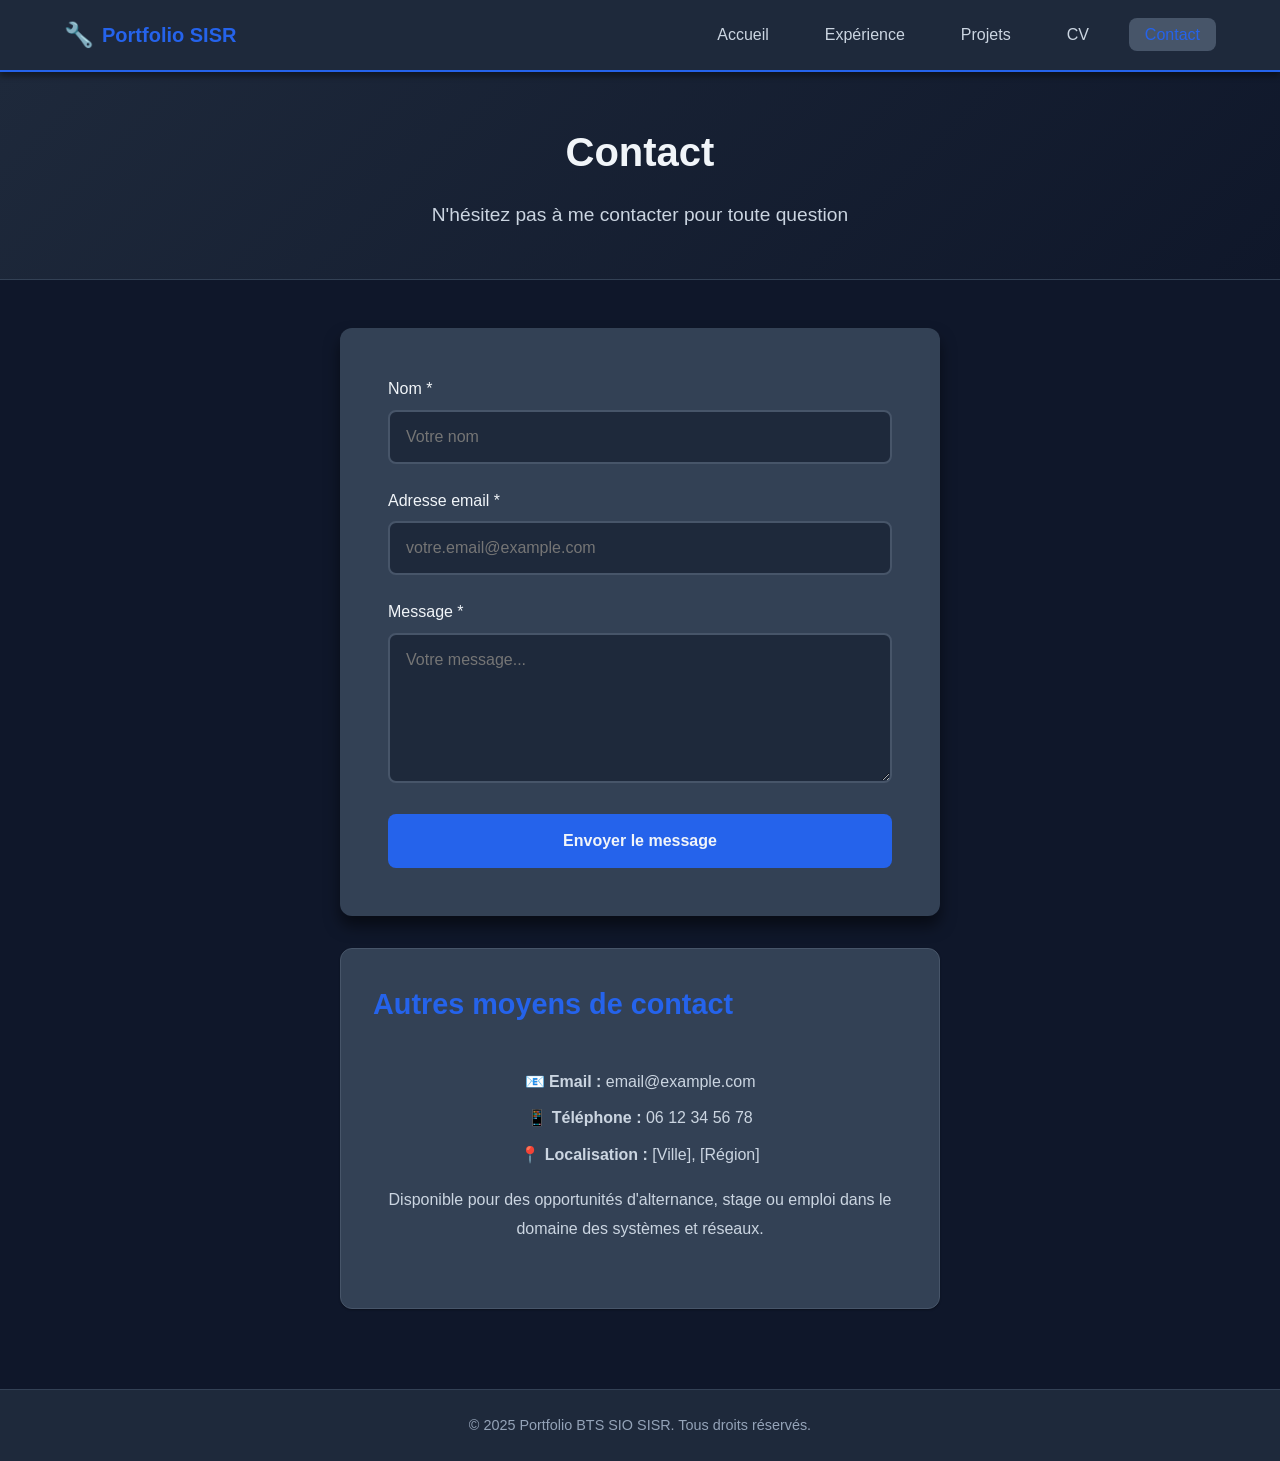
==== contact.html @ f3e3982c "Initial commit: Portfolio BTS SIO SISR" ====
<!DOCTYPE html>
<html lang="fr">
<head>
    <meta charset="UTF-8">
    <meta name="viewport" content="width=device-width, initial-scale=1.0">
    <meta name="description" content="Contact - Portfolio BTS SIO SISR">
    <title>Contact - Portfolio SISR</title>
    <link rel="stylesheet" href="styles.css">
</head>
<body>
    <!-- Navigation -->
    <nav class="navbar">
        <div class="container">
            <div class="nav-brand">
                <span class="brand-icon">🔧</span>
                <span class="brand-text">Portfolio SISR</span>
            </div>
            <ul class="nav-menu" id="navMenu">
                <li><a href="index.html" class="nav-link">Accueil</a></li>
                <li><a href="experience.html" class="nav-link">Expérience</a></li>
                <li><a href="projets.html" class="nav-link">Projets</a></li>
                <li><a href="cv.html" class="nav-link">CV</a></li>
                <li><a href="contact.html" class="nav-link active">Contact</a></li>
            </ul>
            <button class="nav-toggle" id="navToggle" aria-label="Toggle navigation">
                <span></span>
                <span></span>
                <span></span>
            </button>
        </div>
    </nav>

    <!-- Page Header -->
    <header class="page-header">
        <div class="container">
            <h1 class="page-title">Contact</h1>
            <p class="page-subtitle">N'hésitez pas à me contacter pour toute question</p>
        </div>
    </header>

    <!-- Contact Section -->
    <main class="content-section">
        <div class="container">
            <div class="contact-container">
                <!-- Message de succès -->
                <div class="form-success" id="formSuccess">
                    ✓ Message envoyé avec succès ! Je vous répondrai dans les plus brefs délais.
                </div>

                <!-- Formulaire de contact -->
                <form class="contact-form" id="contactForm">
                    <div class="form-group" id="nameGroup">
                        <label for="name">Nom *</label>
                        <input 
                            type="text" 
                            id="name" 
                            name="name" 
                            placeholder="Votre nom"
                            required
                        >
                        <span class="error-message" id="nameError">
                            Le nom est requis (minimum 2 caractères)
                        </span>
                    </div>

                    <div class="form-group" id="emailGroup">
                        <label for="email">Adresse email *</label>
                        <input 
                            type="email" 
                            id="email" 
                            name="email" 
                            placeholder="votre.email@example.com"
                            required
                        >
                        <span class="error-message" id="emailError">
                            Veuillez entrer une adresse email valide
                        </span>
                    </div>

                    <div class="form-group" id="messageGroup">
                        <label for="message">Message *</label>
                        <textarea 
                            id="message" 
                            name="message" 
                            placeholder="Votre message..."
                            required
                        ></textarea>
                        <span class="error-message" id="messageError">
                            Le message est requis (minimum 10 caractères)
                        </span>
                    </div>

                    <button type="submit" class="btn btn-primary" style="width: 100%;">
                        Envoyer le message
                    </button>
                </form>

                <!-- Informations de contact alternatives -->
                <div class="content-card" style="margin-top: 2rem;">
                    <h2>Autres moyens de contact</h2>
                    <div style="text-align: center; padding: 1rem 0;">
                        <p style="margin-bottom: 0.5rem;">
                            <strong>📧 Email :</strong> email@example.com
                        </p>
                        <p style="margin-bottom: 0.5rem;">
                            <strong>📱 Téléphone :</strong> 06 12 34 56 78
                        </p>
                        <p style="margin-bottom: 0.5rem;">
                            <strong>📍 Localisation :</strong> [Ville], [Région]
                        </p>
                        <p style="margin-top: 1rem; color: var(--text-secondary);">
                            Disponible pour des opportunités d'alternance, stage ou emploi 
                            dans le domaine des systèmes et réseaux.
                        </p>
                    </div>
                </div>
            </div>
        </div>
    </main>

    <!-- Footer -->
    <footer class="footer">
        <div class="container">
            <p class="footer-text">&copy; 2025 Portfolio BTS SIO SISR. Tous droits réservés.</p>
        </div>
    </footer>

    <script src="script.js"></script>
</body>
</html>
---- styles.css ----
/* ============================================
   RESET & VARIABLES
   ============================================ */

* {
    margin: 0;
    padding: 0;
    box-sizing: border-box;
}

:root {
    /* Couleurs principales - Thème IT/Réseaux */
    --primary-color: #2563eb;
    --primary-dark: #1e40af;
    --secondary-color: #10b981;
    --accent-color: #f59e0b;
    --danger-color: #ef4444;
    
    /* Couleurs de fond */
    --bg-primary: #0f172a;
    --bg-secondary: #1e293b;
    --bg-card: #334155;
    --bg-hover: #475569;
    
    /* Couleurs de texte */
    --text-primary: #f1f5f9;
    --text-secondary: #cbd5e1;
    --text-muted: #94a3b8;
    
    /* Espacements */
    --spacing-xs: 0.5rem;
    --spacing-sm: 1rem;
    --spacing-md: 1.5rem;
    --spacing-lg: 2rem;
    --spacing-xl: 3rem;
    
    /* Bordures */
    --border-radius: 8px;
    --border-radius-lg: 12px;
    
    /* Ombres */
    --shadow-sm: 0 1px 2px rgba(0, 0, 0, 0.3);
    --shadow-md: 0 4px 6px rgba(0, 0, 0, 0.4);
    --shadow-lg: 0 10px 15px rgba(0, 0, 0, 0.5);
    
    /* Transitions */
    --transition: all 0.3s ease;
}

/* ============================================
   BASE STYLES
   ============================================ */

body {
    font-family: 'Segoe UI', Tahoma, Geneva, Verdana, sans-serif;
    background-color: var(--bg-primary);
    color: var(--text-primary);
    line-height: 1.6;
    min-height: 100vh;
    display: flex;
    flex-direction: column;
}

.container {
    max-width: 1200px;
    margin: 0 auto;
    padding: 0 var(--spacing-md);
    width: 100%;
}

main {
    flex: 1;
}

/* ============================================
   NAVIGATION
   ============================================ */

.navbar {
    background-color: var(--bg-secondary);
    border-bottom: 2px solid var(--primary-color);
    padding: var(--spacing-sm) 0;
    position: sticky;
    top: 0;
    z-index: 1000;
    box-shadow: var(--shadow-md);
}

.navbar .container {
    display: flex;
    justify-content: space-between;
    align-items: center;
}

.nav-brand {
    display: flex;
    align-items: center;
    gap: var(--spacing-xs);
    font-size: 1.25rem;
    font-weight: bold;
    color: var(--primary-color);
}

.brand-icon {
    font-size: 1.5rem;
}

.nav-menu {
    display: flex;
    list-style: none;
    gap: var(--spacing-md);
    align-items: center;
}

.nav-link {
    color: var(--text-secondary);
    text-decoration: none;
    padding: var(--spacing-xs) var(--spacing-sm);
    border-radius: var(--border-radius);
    transition: var(--transition);
    font-weight: 500;
}

.nav-link:hover,
.nav-link.active {
    color: var(--text-primary);
    background-color: var(--bg-hover);
    color: var(--primary-color);
}

/* Menu hamburger pour mobile */
.nav-toggle {
    display: none;
    flex-direction: column;
    background: transparent;
    border: none;
    cursor: pointer;
    padding: var(--spacing-xs);
    gap: 4px;
}

.nav-toggle span {
    width: 25px;
    height: 3px;
    background-color: var(--text-primary);
    border-radius: 2px;
    transition: var(--transition);
}

/* ============================================
   HERO SECTION
   ============================================ */

.hero {
    background: linear-gradient(135deg, var(--bg-secondary) 0%, var(--bg-primary) 100%);
    padding: var(--spacing-xl) 0;
    text-align: center;
    border-bottom: 1px solid var(--bg-card);
}

.hero-content {
    max-width: 800px;
    margin: 0 auto;
}

.hero-avatar {
    margin-bottom: var(--spacing-md);
}

.avatar-circle {
    width: 120px;
    height: 120px;
    margin: 0 auto;
    border-radius: 50%;
    background: linear-gradient(135deg, var(--primary-color), var(--secondary-color));
    display: flex;
    align-items: center;
    justify-content: center;
    border: 4px solid var(--bg-card);
    box-shadow: var(--shadow-lg);
}

.avatar-icon {
    font-size: 4rem;
}

.hero-title {
    font-size: 2.5rem;
    margin-bottom: var(--spacing-sm);
    font-weight: 700;
}

.highlight {
    color: var(--primary-color);
}

.hero-subtitle {
    font-size: 1.5rem;
    color: var(--text-secondary);
    margin-bottom: var(--spacing-md);
    font-weight: 500;
}

.hero-description {
    font-size: 1.1rem;
    color: var(--text-secondary);
    line-height: 1.8;
    max-width: 700px;
    margin: 0 auto;
}

/* ============================================
   SKILLS SECTION
   ============================================ */

.skills-section {
    padding: var(--spacing-xl) 0;
}

.section-title {
    font-size: 2rem;
    text-align: center;
    margin-bottom: var(--spacing-xl);
    color: var(--text-primary);
    position: relative;
    padding-bottom: var(--spacing-sm);
}

.section-title::after {
    content: '';
    position: absolute;
    bottom: 0;
    left: 50%;
    transform: translateX(-50%);
    width: 80px;
    height: 3px;
    background: linear-gradient(90deg, var(--primary-color), var(--secondary-color));
    border-radius: 2px;
}

.skills-grid {
    display: grid;
    grid-template-columns: repeat(auto-fit, minmax(300px, 1fr));
    gap: var(--spacing-lg);
    margin-top: var(--spacing-lg);
}

.skill-card {
    background-color: var(--bg-card);
    padding: var(--spacing-lg);
    border-radius: var(--border-radius-lg);
    border: 1px solid var(--bg-hover);
    transition: var(--transition);
    box-shadow: var(--shadow-sm);
}

.skill-card:hover {
    transform: translateY(-5px);
    box-shadow: var(--shadow-lg);
    border-color: var(--primary-color);
}

.skill-icon {
    font-size: 3rem;
    margin-bottom: var(--spacing-sm);
    display: block;
}

.skill-title {
    font-size: 1.5rem;
    margin-bottom: var(--spacing-sm);
    color: var(--primary-color);
}

.skill-description {
    color: var(--text-secondary);
    margin-bottom: var(--spacing-md);
    line-height: 1.7;
}

.skill-list {
    list-style: none;
    display: flex;
    flex-wrap: wrap;
    gap: var(--spacing-xs);
}

.skill-list li {
    background-color: var(--bg-secondary);
    padding: var(--spacing-xs) var(--spacing-sm);
    border-radius: var(--border-radius);
    font-size: 0.9rem;
    color: var(--text-primary);
    border: 1px solid var(--primary-color);
}

/* ============================================
   CTA SECTION
   ============================================ */

.cta-section {
    padding: var(--spacing-xl) 0;
    background-color: var(--bg-secondary);
    border-top: 1px solid var(--bg-card);
}

.cta-content {
    text-align: center;
}

.cta-title {
    font-size: 2rem;
    margin-bottom: var(--spacing-sm);
}

.cta-text {
    font-size: 1.1rem;
    color: var(--text-secondary);
    margin-bottom: var(--spacing-lg);
}

.cta-buttons {
    display: flex;
    gap: var(--spacing-md);
    justify-content: center;
    flex-wrap: wrap;
}

/* ============================================
   BUTTONS
   ============================================ */

.btn {
    display: inline-block;
    padding: var(--spacing-sm) var(--spacing-lg);
    border-radius: var(--border-radius);
    text-decoration: none;
    font-weight: 600;
    transition: var(--transition);
    border: 2px solid transparent;
    cursor: pointer;
    font-size: 1rem;
}

.btn-primary {
    background-color: var(--primary-color);
    color: var(--text-primary);
}

.btn-primary:hover {
    background-color: var(--primary-dark);
    transform: translateY(-2px);
    box-shadow: var(--shadow-md);
}

.btn-secondary {
    background-color: transparent;
    color: var(--primary-color);
    border-color: var(--primary-color);
}

.btn-secondary:hover {
    background-color: var(--primary-color);
    color: var(--text-primary);
    transform: translateY(-2px);
}

/* ============================================
   CONTENT PAGES
   ============================================ */

.page-header {
    background: linear-gradient(135deg, var(--bg-secondary) 0%, var(--bg-primary) 100%);
    padding: var(--spacing-xl) 0;
    text-align: center;
    border-bottom: 1px solid var(--bg-card);
}

.page-title {
    font-size: 2.5rem;
    margin-bottom: var(--spacing-sm);
}

.page-subtitle {
    font-size: 1.2rem;
    color: var(--text-secondary);
}

.content-section {
    padding: var(--spacing-xl) 0;
}

.content-card {
    background-color: var(--bg-card);
    padding: var(--spacing-lg);
    border-radius: var(--border-radius-lg);
    margin-bottom: var(--spacing-lg);
    border: 1px solid var(--bg-hover);
    box-shadow: var(--shadow-sm);
}

.content-card h2 {
    color: var(--primary-color);
    margin-bottom: var(--spacing-md);
    font-size: 1.8rem;
}

.content-card h3 {
    color: var(--secondary-color);
    margin-top: var(--spacing-md);
    margin-bottom: var(--spacing-sm);
    font-size: 1.3rem;
}

.content-card p {
    color: var(--text-secondary);
    margin-bottom: var(--spacing-sm);
    line-height: 1.8;
}

.content-card ul {
    margin-left: var(--spacing-lg);
    margin-bottom: var(--spacing-md);
    color: var(--text-secondary);
}

.content-card li {
    margin-bottom: var(--spacing-xs);
    line-height: 1.7;
}

.timeline {
    position: relative;
    padding-left: var(--spacing-lg);
    border-left: 2px solid var(--primary-color);
}

.timeline-item {
    margin-bottom: var(--spacing-lg);
    position: relative;
}

.timeline-item::before {
    content: '';
    position: absolute;
    left: -var(--spacing-lg);
    top: 0;
    width: 12px;
    height: 12px;
    border-radius: 50%;
    background-color: var(--primary-color);
    border: 2px solid var(--bg-primary);
}

.timeline-date {
    color: var(--accent-color);
    font-weight: 600;
    margin-bottom: var(--spacing-xs);
}

/* ============================================
   PROJECT CARDS
   ============================================ */

.projects-grid {
    display: grid;
    grid-template-columns: repeat(auto-fit, minmax(350px, 1fr));
    gap: var(--spacing-lg);
}

.project-card {
    background-color: var(--bg-card);
    padding: var(--spacing-lg);
    border-radius: var(--border-radius-lg);
    border: 1px solid var(--bg-hover);
    transition: var(--transition);
    box-shadow: var(--shadow-sm);
}

.project-card:hover {
    transform: translateY(-5px);
    box-shadow: var(--shadow-lg);
    border-color: var(--primary-color);
}

.project-card h3 {
    color: var(--primary-color);
    margin-bottom: var(--spacing-sm);
    font-size: 1.5rem;
}

.project-card .project-context {
    color: var(--text-secondary);
    font-style: italic;
    margin-bottom: var(--spacing-md);
    padding-left: var(--spacing-sm);
    border-left: 3px solid var(--secondary-color);
}

.project-objectives {
    margin-top: var(--spacing-md);
}

.project-objectives h4 {
    color: var(--secondary-color);
    margin-bottom: var(--spacing-xs);
}

.project-tech {
    margin-top: var(--spacing-md);
    padding-top: var(--spacing-md);
    border-top: 1px solid var(--bg-hover);
}

.tech-tags {
    display: flex;
    flex-wrap: wrap;
    gap: var(--spacing-xs);
    margin-top: var(--spacing-xs);
}

.tech-tag {
    background-color: var(--bg-secondary);
    color: var(--primary-color);
    padding: var(--spacing-xs) var(--spacing-sm);
    border-radius: var(--border-radius);
    font-size: 0.85rem;
    border: 1px solid var(--primary-color);
}

/* ============================================
   CV PAGE
   ============================================ */

.cv-container {
    max-width: 900px;
    margin: 0 auto;
    background-color: var(--bg-card);
    padding: var(--spacing-xl);
    border-radius: var(--border-radius-lg);
    box-shadow: var(--shadow-lg);
}

.cv-header {
    text-align: center;
    margin-bottom: var(--spacing-xl);
    padding-bottom: var(--spacing-lg);
    border-bottom: 2px solid var(--primary-color);
}

.cv-header h1 {
    font-size: 2.5rem;
    margin-bottom: var(--spacing-xs);
}

.cv-header .cv-title {
    color: var(--text-secondary);
    font-size: 1.2rem;
    margin-bottom: var(--spacing-md);
}

.cv-section {
    margin-bottom: var(--spacing-xl);
}

.cv-section h2 {
    color: var(--primary-color);
    font-size: 1.8rem;
    margin-bottom: var(--spacing-md);
    padding-bottom: var(--spacing-xs);
    border-bottom: 1px solid var(--bg-hover);
}

.cv-item {
    margin-bottom: var(--spacing-md);
    padding-left: var(--spacing-md);
    border-left: 3px solid var(--secondary-color);
}

.cv-item h3 {
    color: var(--secondary-color);
    margin-bottom: var(--spacing-xs);
}

.cv-item .cv-date {
    color: var(--accent-color);
    font-weight: 600;
    margin-bottom: var(--spacing-xs);
}

.cv-item p {
    color: var(--text-secondary);
    line-height: 1.7;
}

.cv-skills-grid {
    display: grid;
    grid-template-columns: repeat(auto-fit, minmax(200px, 1fr));
    gap: var(--spacing-md);
    margin-top: var(--spacing-md);
}

.cv-skill-category {
    background-color: var(--bg-secondary);
    padding: var(--spacing-md);
    border-radius: var(--border-radius);
}

.cv-skill-category h4 {
    color: var(--primary-color);
    margin-bottom: var(--spacing-sm);
}

.cv-skill-category ul {
    list-style: none;
    margin-left: 0;
}

.cv-skill-category li {
    color: var(--text-secondary);
    padding: var(--spacing-xs) 0;
}

.cv-download {
    text-align: center;
    margin-top: var(--spacing-xl);
}

/* ============================================
   CONTACT FORM
   ============================================ */

.contact-container {
    max-width: 600px;
    margin: 0 auto;
}

.contact-form {
    background-color: var(--bg-card);
    padding: var(--spacing-xl);
    border-radius: var(--border-radius-lg);
    box-shadow: var(--shadow-lg);
}

.form-group {
    margin-bottom: var(--spacing-md);
}

.form-group label {
    display: block;
    margin-bottom: var(--spacing-xs);
    color: var(--text-primary);
    font-weight: 500;
}

.form-group input,
.form-group textarea {
    width: 100%;
    padding: var(--spacing-sm);
    border: 2px solid var(--bg-hover);
    border-radius: var(--border-radius);
    background-color: var(--bg-secondary);
    color: var(--text-primary);
    font-size: 1rem;
    font-family: inherit;
    transition: var(--transition);
}

.form-group input:focus,
.form-group textarea:focus {
    outline: none;
    border-color: var(--primary-color);
    box-shadow: 0 0 0 3px rgba(37, 99, 235, 0.1);
}

.form-group textarea {
    resize: vertical;
    min-height: 150px;
}

.form-group .error-message {
    color: var(--danger-color);
    font-size: 0.875rem;
    margin-top: var(--spacing-xs);
    display: none;
}

.form-group.error input,
.form-group.error textarea {
    border-color: var(--danger-color);
}

.form-group.error .error-message {
    display: block;
}

.form-success {
    display: none;
    background-color: var(--secondary-color);
    color: var(--text-primary);
    padding: var(--spacing-md);
    border-radius: var(--border-radius);
    margin-bottom: var(--spacing-md);
    text-align: center;
    font-weight: 500;
}

.form-success.show {
    display: block;
}

/* ============================================
   FOOTER
   ============================================ */

.footer {
    background-color: var(--bg-secondary);
    padding: var(--spacing-md) 0;
    text-align: center;
    border-top: 1px solid var(--bg-card);
    margin-top: auto;
}

.footer-text {
    color: var(--text-muted);
    font-size: 0.9rem;
}

/* ============================================
   RESPONSIVE DESIGN
   ============================================ */

@media (max-width: 768px) {
    .nav-menu {
        position: fixed;
        left: -100%;
        top: 60px;
        flex-direction: column;
        background-color: var(--bg-secondary);
        width: 100%;
        text-align: center;
        transition: var(--transition);
        box-shadow: var(--shadow-lg);
        padding: var(--spacing-lg) 0;
        border-bottom: 2px solid var(--primary-color);
    }

    .nav-menu.active {
        left: 0;
    }

    .nav-toggle {
        display: flex;
    }

    .nav-toggle.active span:nth-child(1) {
        transform: rotate(45deg) translate(5px, 5px);
    }

    .nav-toggle.active span:nth-child(2) {
        opacity: 0;
    }

    .nav-toggle.active span:nth-child(3) {
        transform: rotate(-45deg) translate(7px, -6px);
    }

    .hero-title {
        font-size: 2rem;
    }

    .hero-subtitle {
        font-size: 1.2rem;
    }

    .skills-grid {
        grid-template-columns: 1fr;
    }

    .projects-grid {
        grid-template-columns: 1fr;
    }

    .cta-buttons {
        flex-direction: column;
    }

    .btn {
        width: 100%;
        text-align: center;
    }

    .cv-skills-grid {
        grid-template-columns: 1fr;
    }

    .container {
        padding: 0 var(--spacing-sm);
    }
}

@media (max-width: 480px) {
    .hero-title {
        font-size: 1.75rem;
    }

    .page-title {
        font-size: 2rem;
    }

    .section-title {
        font-size: 1.75rem;
    }

    .avatar-circle {
        width: 100px;
        height: 100px;
    }

    .avatar-icon {
        font-size: 3rem;
    }
}
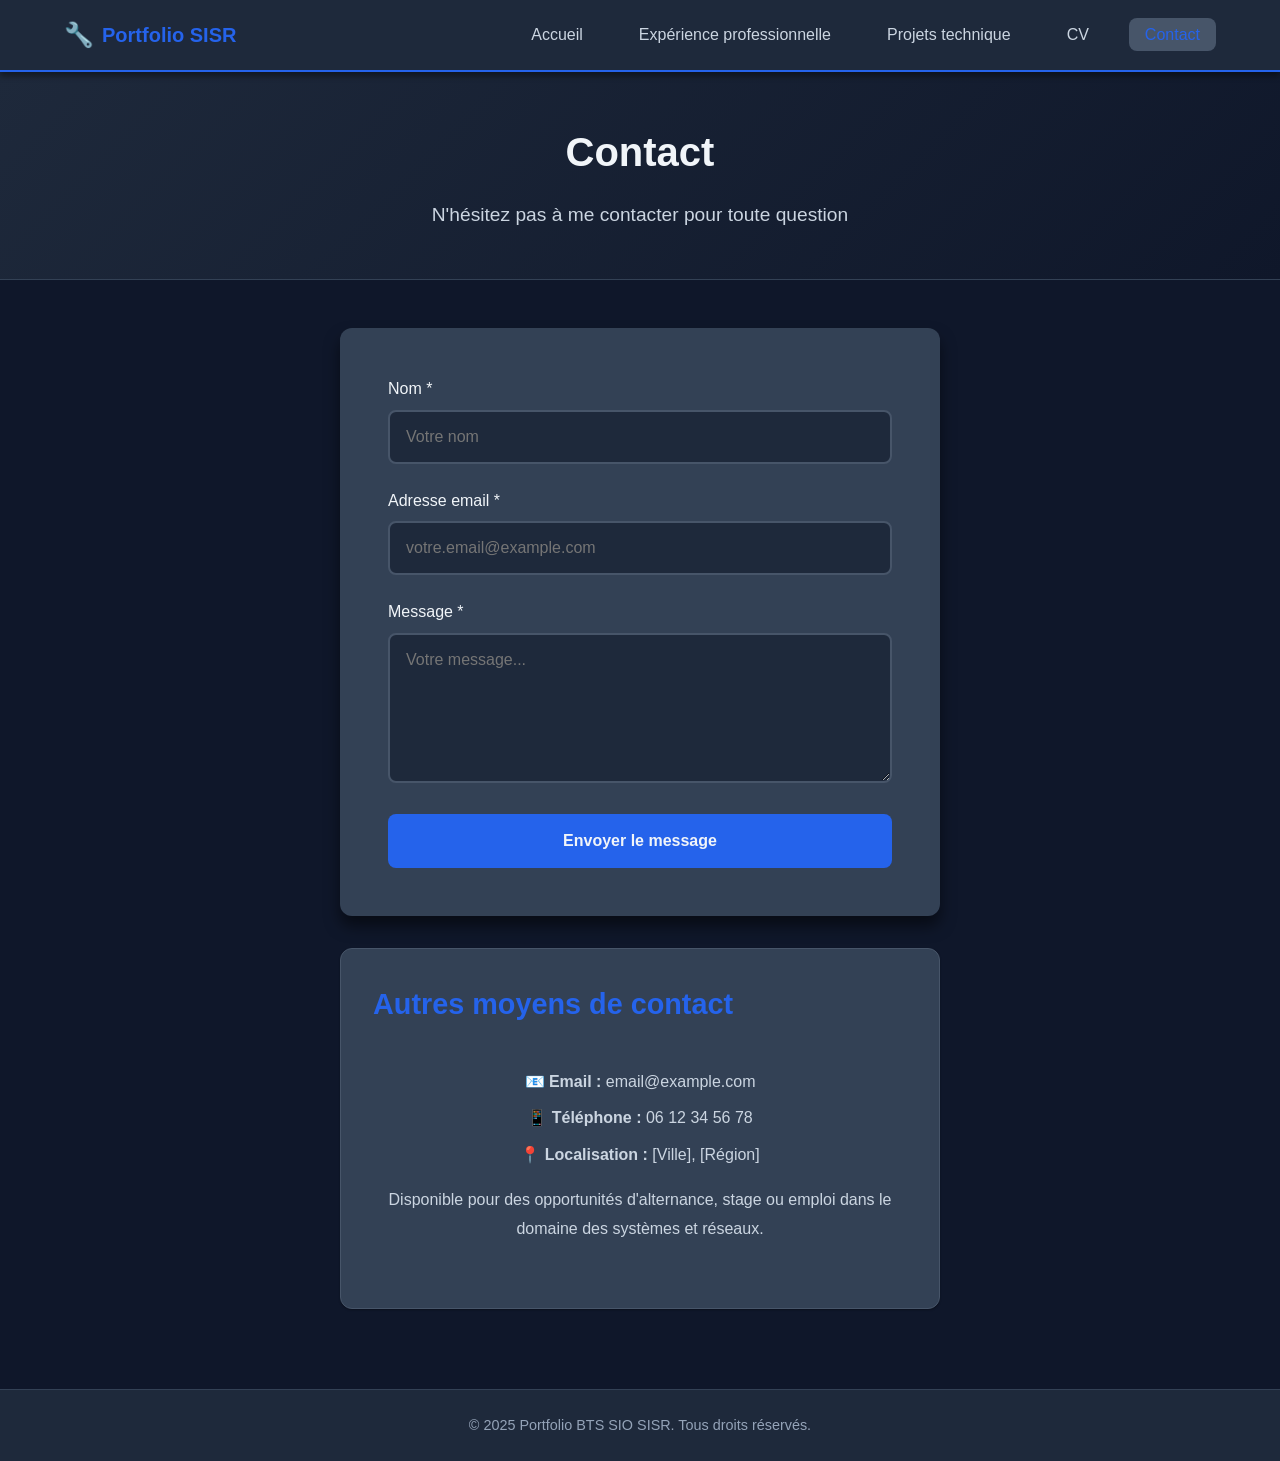
==== commit 2be909ff: "ouin ouin" ====
--- a/contact.html
+++ b/contact.html
@@ -17,8 +17,8 @@
             </div>
             <ul class="nav-menu" id="navMenu">
                 <li><a href="index.html" class="nav-link">Accueil</a></li>
-                <li><a href="experience.html" class="nav-link">Expérience</a></li>
-                <li><a href="projets.html" class="nav-link">Projets</a></li>
+                <li><a href="experience.html" class="nav-link">Expérience professionnelle</a></li>
+                <li><a href="projets.html" class="nav-link">Projets technique</a></li>
                 <li><a href="cv.html" class="nav-link">CV</a></li>
                 <li><a href="contact.html" class="nav-link active">Contact</a></li>
             </ul>
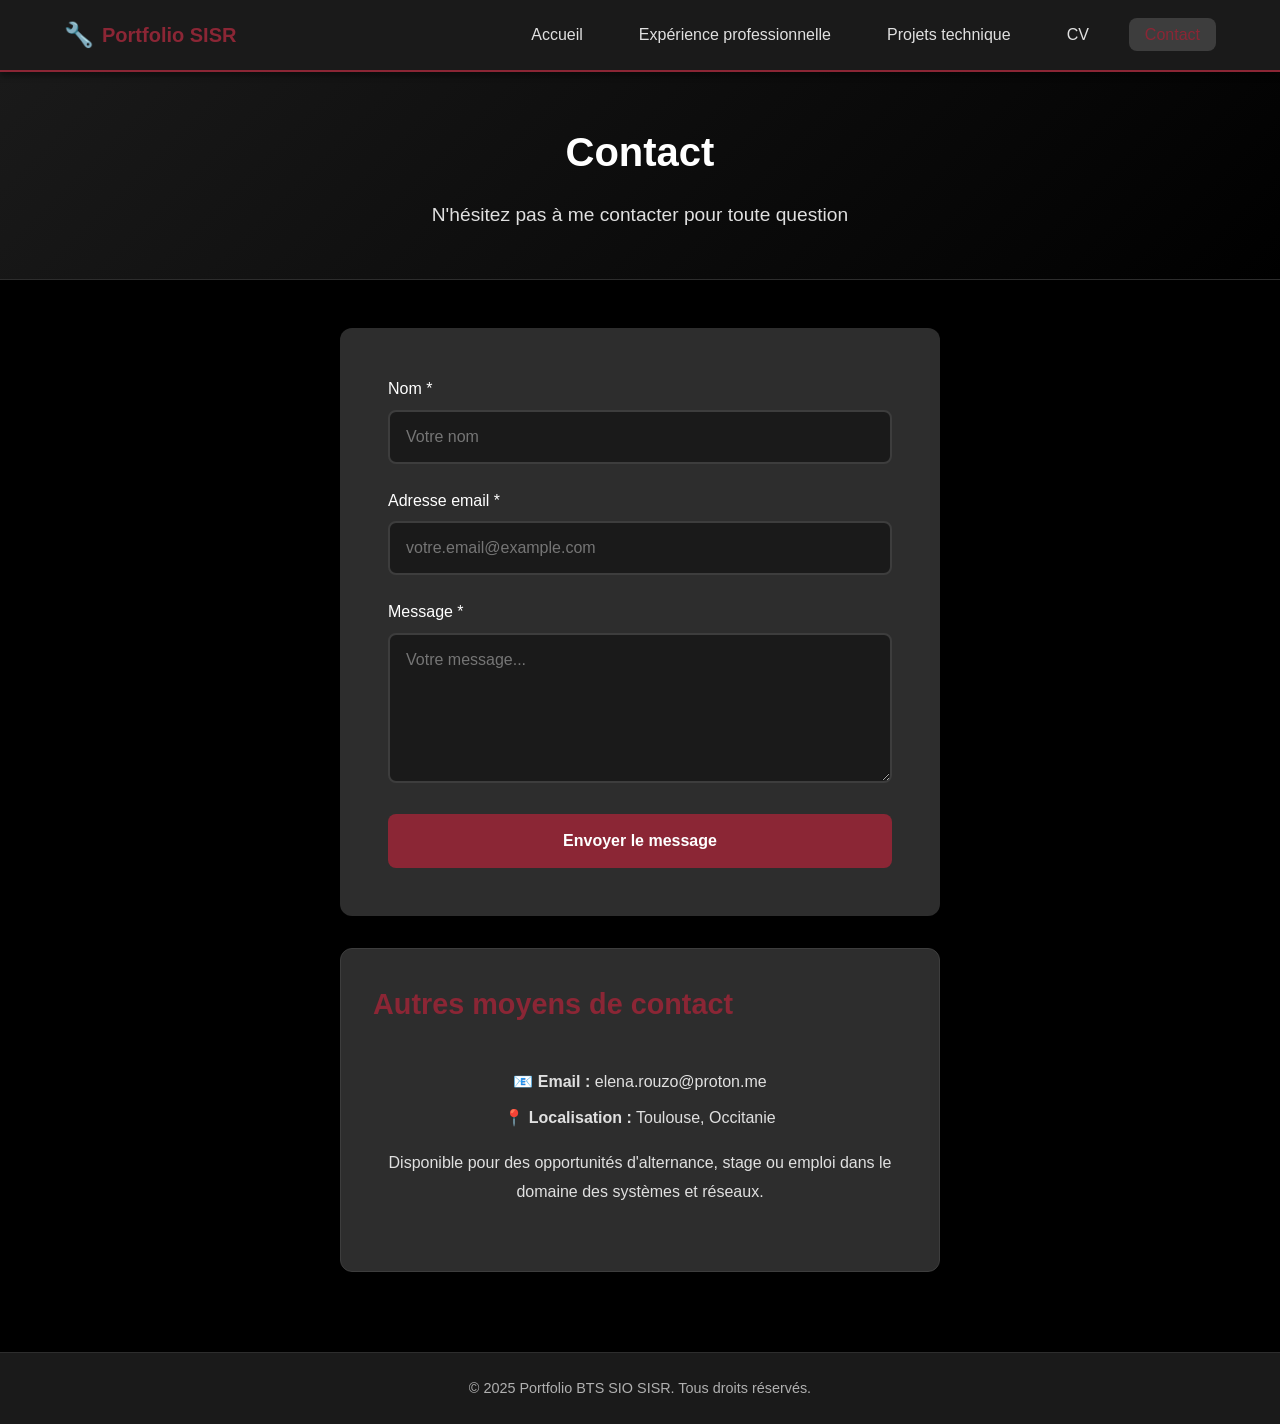
==== commit 57763094: "contactetprojets" ====
--- a/contact.html
+++ b/contact.html
@@ -100,13 +100,10 @@
                     <h2>Autres moyens de contact</h2>
                     <div style="text-align: center; padding: 1rem 0;">
                         <p style="margin-bottom: 0.5rem;">
-                            <strong>📧 Email :</strong> email@example.com
+                            <strong>📧 Email :</strong> elena.rouzo@proton.me
                         </p>
                         <p style="margin-bottom: 0.5rem;">
-                            <strong>📱 Téléphone :</strong> 06 12 34 56 78
-                        </p>
-                        <p style="margin-bottom: 0.5rem;">
-                            <strong>📍 Localisation :</strong> [Ville], [Région]
+                            <strong>📍 Localisation :</strong> Toulouse, Occitanie
                         </p>
                         <p style="margin-top: 1rem; color: var(--text-secondary);">
                             Disponible pour des opportunités d'alternance, stage ou emploi 
--- a/styles.css
+++ b/styles.css
@@ -9,23 +9,39 @@
 }
 
 :root {
-    /* Couleurs principales - Thème IT/Réseaux */
-    --primary-color: #2563eb;
-    --primary-dark: #1e40af;
-    --secondary-color: #10b981;
-    --accent-color: #f59e0b;
-    --danger-color: #ef4444;
-    
-    /* Couleurs de fond */
-    --bg-primary: #0f172a;
-    --bg-secondary: #1e293b;
-    --bg-card: #334155;
-    --bg-hover: #475569;
-    
-    /* Couleurs de texte */
-    --text-primary: #f1f5f9;
-    --text-secondary: #cbd5e1;
-    --text-muted: #94a3b8;
+    /* ============================================
+       PALETTE DE COULEURS - THÈME ROUGE SOBRE
+       ============================================ */
+    
+    /* Couleur principale : Rouge sobre et professionnel (tons désaturés) */
+    --primary-color: #8B2635;
+    --primary-dark: #6B1D28;
+    --primary-light: #A0303F;
+    --primary-hover: #B83D4F;
+    
+    /* Couleur secondaire : Noir */
+    --secondary-color: #000000;
+    --secondary-dark: #1a1a1a;
+    --secondary-light: #2d2d2d;
+    
+    /* Couleur de mise en avant : Blanc */
+    --highlight-color: #FFFFFF;
+    --highlight-off: #FAFAFA;
+    
+    /* Couleurs d'accent (pour éléments spécifiques) */
+    --accent-color: #C41E3A;
+    --danger-color: #D32F2F;
+    
+    /* Couleurs de fond - Gradients de noir vers gris foncé */
+    --bg-primary: #000000;
+    --bg-secondary: #1a1a1a;
+    --bg-card: #2d2d2d;
+    --bg-hover: #3d3d3d;
+    
+    /* Couleurs de texte - Blancs et gris clairs pour contraste */
+    --text-primary: #FFFFFF;
+    --text-secondary: #E0E0E0;
+    --text-muted: #B0B0B0;
     
     /* Espacements */
     --spacing-xs: 0.5rem;
@@ -172,7 +188,7 @@
     height: 120px;
     margin: 0 auto;
     border-radius: 50%;
-    background: linear-gradient(135deg, var(--primary-color), var(--secondary-color));
+    background: linear-gradient(135deg, var(--primary-color), var(--primary-dark));
     display: flex;
     align-items: center;
     justify-content: center;
@@ -234,7 +250,7 @@
     transform: translateX(-50%);
     width: 80px;
     height: 3px;
-    background: linear-gradient(90deg, var(--primary-color), var(--secondary-color));
+    background: linear-gradient(90deg, var(--primary-color), var(--highlight-color));
     border-radius: 2px;
 }
 
@@ -290,8 +306,14 @@
     padding: var(--spacing-xs) var(--spacing-sm);
     border-radius: var(--border-radius);
     font-size: 0.9rem;
-    color: var(--text-primary);
+    color: var(--highlight-color);
     border: 1px solid var(--primary-color);
+    transition: var(--transition);
+}
+
+.skill-list li:hover {
+    background-color: var(--primary-color);
+    color: var(--highlight-color);
 }
 
 /* ============================================
@@ -361,7 +383,7 @@
 
 .btn-secondary:hover {
     background-color: var(--primary-color);
-    color: var(--text-primary);
+    color: var(--highlight-color);
     transform: translateY(-2px);
 }
 
@@ -406,7 +428,7 @@
 }
 
 .content-card h3 {
-    color: var(--secondary-color);
+    color: var(--primary-light);
     margin-top: var(--spacing-md);
     margin-bottom: var(--spacing-sm);
     font-size: 1.3rem;
@@ -453,7 +475,7 @@
 }
 
 .timeline-date {
-    color: var(--accent-color);
+    color: var(--primary-light);
     font-weight: 600;
     margin-bottom: var(--spacing-xs);
 }
@@ -494,7 +516,7 @@
     font-style: italic;
     margin-bottom: var(--spacing-md);
     padding-left: var(--spacing-sm);
-    border-left: 3px solid var(--secondary-color);
+    border-left: 3px solid var(--primary-color);
 }
 
 .project-objectives {
@@ -502,7 +524,7 @@
 }
 
 .project-objectives h4 {
-    color: var(--secondary-color);
+    color: var(--primary-light);
     margin-bottom: var(--spacing-xs);
 }
 
@@ -574,11 +596,11 @@
 .cv-item {
     margin-bottom: var(--spacing-md);
     padding-left: var(--spacing-md);
-    border-left: 3px solid var(--secondary-color);
+    border-left: 3px solid var(--primary-color);
 }
 
 .cv-item h3 {
-    color: var(--secondary-color);
+    color: var(--primary-light);
     margin-bottom: var(--spacing-xs);
 }
 
@@ -670,7 +692,7 @@
 .form-group textarea:focus {
     outline: none;
     border-color: var(--primary-color);
-    box-shadow: 0 0 0 3px rgba(37, 99, 235, 0.1);
+    box-shadow: 0 0 0 3px rgba(139, 38, 53, 0.2);
 }
 
 .form-group textarea {
@@ -696,8 +718,8 @@
 
 .form-success {
     display: none;
-    background-color: var(--secondary-color);
-    color: var(--text-primary);
+    background-color: var(--primary-color);
+    color: var(--highlight-color);
     padding: var(--spacing-md);
     border-radius: var(--border-radius);
     margin-bottom: var(--spacing-md);
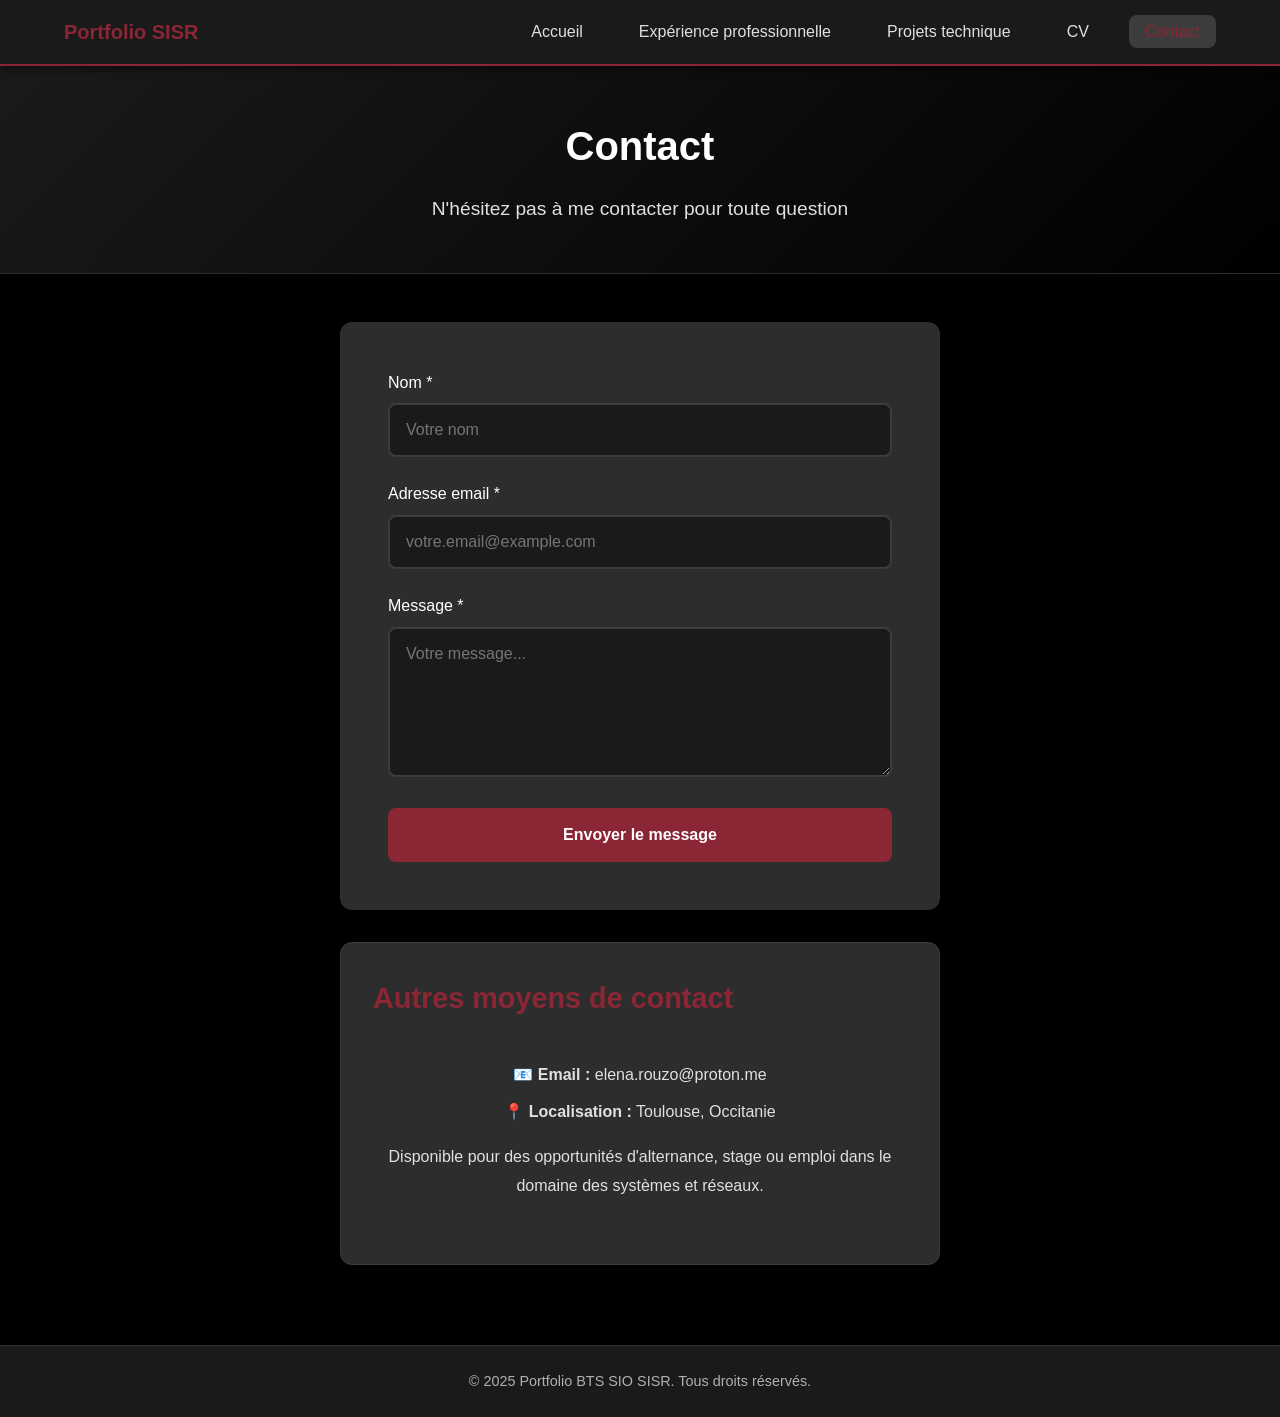
==== commit 2809c206: "almostdone" ====
--- a/contact.html
+++ b/contact.html
@@ -12,7 +12,7 @@
     <nav class="navbar">
         <div class="container">
             <div class="nav-brand">
-                <span class="brand-icon">🔧</span>
+
                 <span class="brand-text">Portfolio SISR</span>
             </div>
             <ul class="nav-menu" id="navMenu">
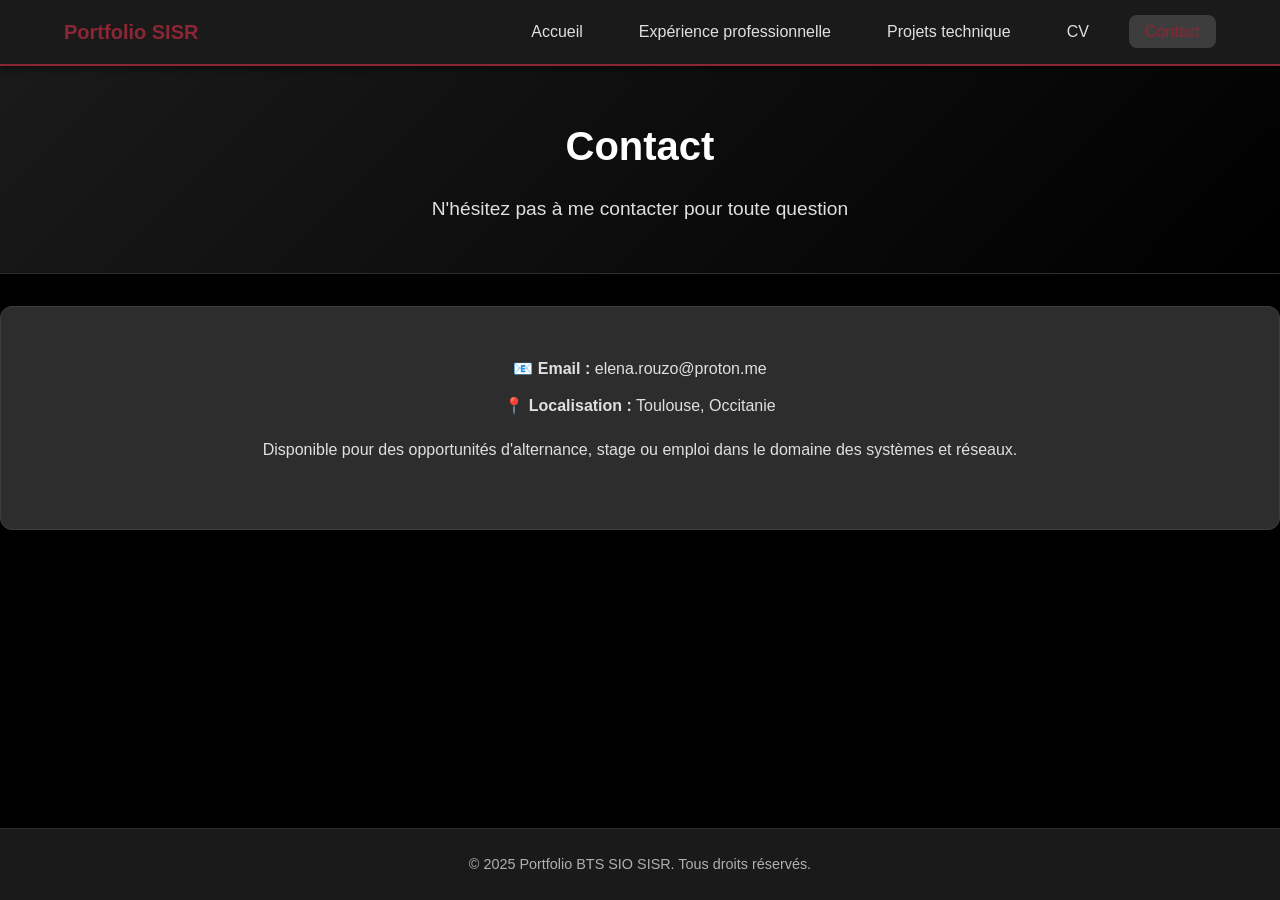
==== commit 2d1cd7cc: "iconeContact" ====
--- a/contact.html
+++ b/contact.html
@@ -1,5 +1,6 @@
 <!DOCTYPE html>
 <html lang="fr">
+
 <head>
     <meta charset="UTF-8">
     <meta name="viewport" content="width=device-width, initial-scale=1.0">
@@ -7,6 +8,7 @@
     <title>Contact - Portfolio SISR</title>
     <link rel="stylesheet" href="styles.css">
 </head>
+
 <body>
     <!-- Navigation -->
     <nav class="navbar">
@@ -38,81 +40,25 @@
         </div>
     </header>
 
-    <!-- Contact Section -->
-    <main class="content-section">
-        <div class="container">
-            <div class="contact-container">
-                <!-- Message de succès -->
-                <div class="form-success" id="formSuccess">
-                    ✓ Message envoyé avec succès ! Je vous répondrai dans les plus brefs délais.
-                </div>
 
-                <!-- Formulaire de contact -->
-                <form class="contact-form" id="contactForm">
-                    <div class="form-group" id="nameGroup">
-                        <label for="name">Nom *</label>
-                        <input 
-                            type="text" 
-                            id="name" 
-                            name="name" 
-                            placeholder="Votre nom"
-                            required
-                        >
-                        <span class="error-message" id="nameError">
-                            Le nom est requis (minimum 2 caractères)
-                        </span>
-                    </div>
+    <!-- Informations de contact -->
+    <div class="content-card" style="margin-top: 2rem;">
 
-                    <div class="form-group" id="emailGroup">
-                        <label for="email">Adresse email *</label>
-                        <input 
-                            type="email" 
-                            id="email" 
-                            name="email" 
-                            placeholder="votre.email@example.com"
-                            required
-                        >
-                        <span class="error-message" id="emailError">
-                            Veuillez entrer une adresse email valide
-                        </span>
-                    </div>
-
-                    <div class="form-group" id="messageGroup">
-                        <label for="message">Message *</label>
-                        <textarea 
-                            id="message" 
-                            name="message" 
-                            placeholder="Votre message..."
-                            required
-                        ></textarea>
-                        <span class="error-message" id="messageError">
-                            Le message est requis (minimum 10 caractères)
-                        </span>
-                    </div>
-
-                    <button type="submit" class="btn btn-primary" style="width: 100%;">
-                        Envoyer le message
-                    </button>
-                </form>
-
-                <!-- Informations de contact alternatives -->
-                <div class="content-card" style="margin-top: 2rem;">
-                    <h2>Autres moyens de contact</h2>
-                    <div style="text-align: center; padding: 1rem 0;">
-                        <p style="margin-bottom: 0.5rem;">
-                            <strong>📧 Email :</strong> elena.rouzo@proton.me
-                        </p>
-                        <p style="margin-bottom: 0.5rem;">
-                            <strong>📍 Localisation :</strong> Toulouse, Occitanie
-                        </p>
-                        <p style="margin-top: 1rem; color: var(--text-secondary);">
-                            Disponible pour des opportunités d'alternance, stage ou emploi 
-                            dans le domaine des systèmes et réseaux.
-                        </p>
-                    </div>
-                </div>
-            </div>
+        <div style="text-align: center; padding: 1rem 0;">
+            <p style="margin-bottom: 0.5rem;">
+                <strong>📧 Email :</strong> elena.rouzo@proton.me
+            </p>
+            <p style="margin-bottom: 0.5rem;">
+                <strong>📍 Localisation :</strong> Toulouse, Occitanie
+            </p>
+            <p style="margin-top: 1rem; color: var(--text-secondary);">
+                Disponible pour des opportunités d'alternance, stage ou emploi
+                dans le domaine des systèmes et réseaux.
+            </p>
         </div>
+    </div>
+    </div>
+    </div>
     </main>
 
     <!-- Footer -->
@@ -124,4 +70,5 @@
 
     <script src="script.js"></script>
 </body>
-</html>
+
+</html>
--- a/styles.css
+++ b/styles.css
@@ -843,3 +843,4 @@
         font-size: 3rem;
     }
 }
+
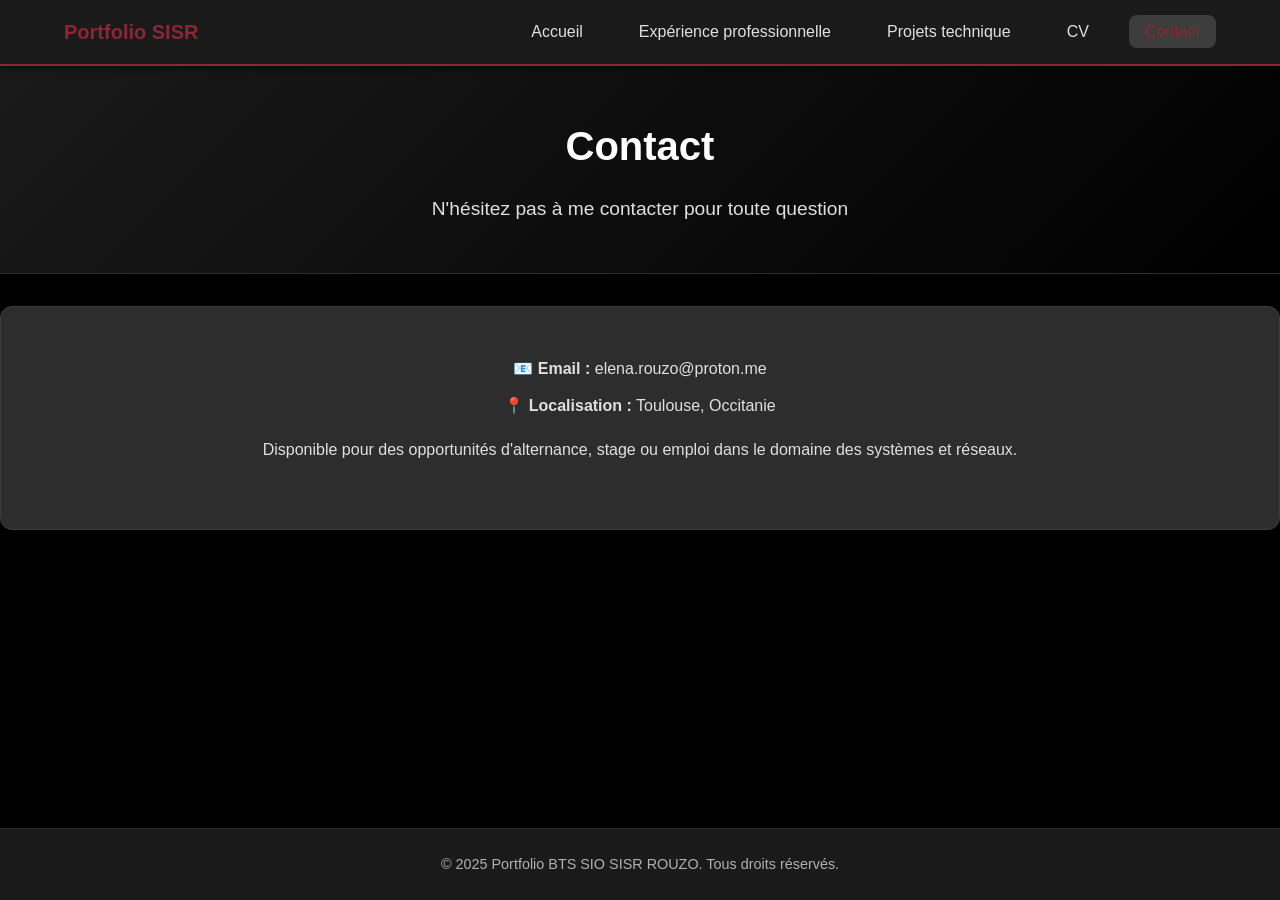
==== commit dbfdfe0a: "footer" ====
--- a/contact.html
+++ b/contact.html
@@ -64,7 +64,7 @@
     <!-- Footer -->
     <footer class="footer">
         <div class="container">
-            <p class="footer-text">&copy; 2025 Portfolio BTS SIO SISR. Tous droits réservés.</p>
+            <p class="footer-text">&copy; 2025 Portfolio BTS SIO SISR ROUZO. Tous droits réservés.</p>
         </div>
     </footer>
 
